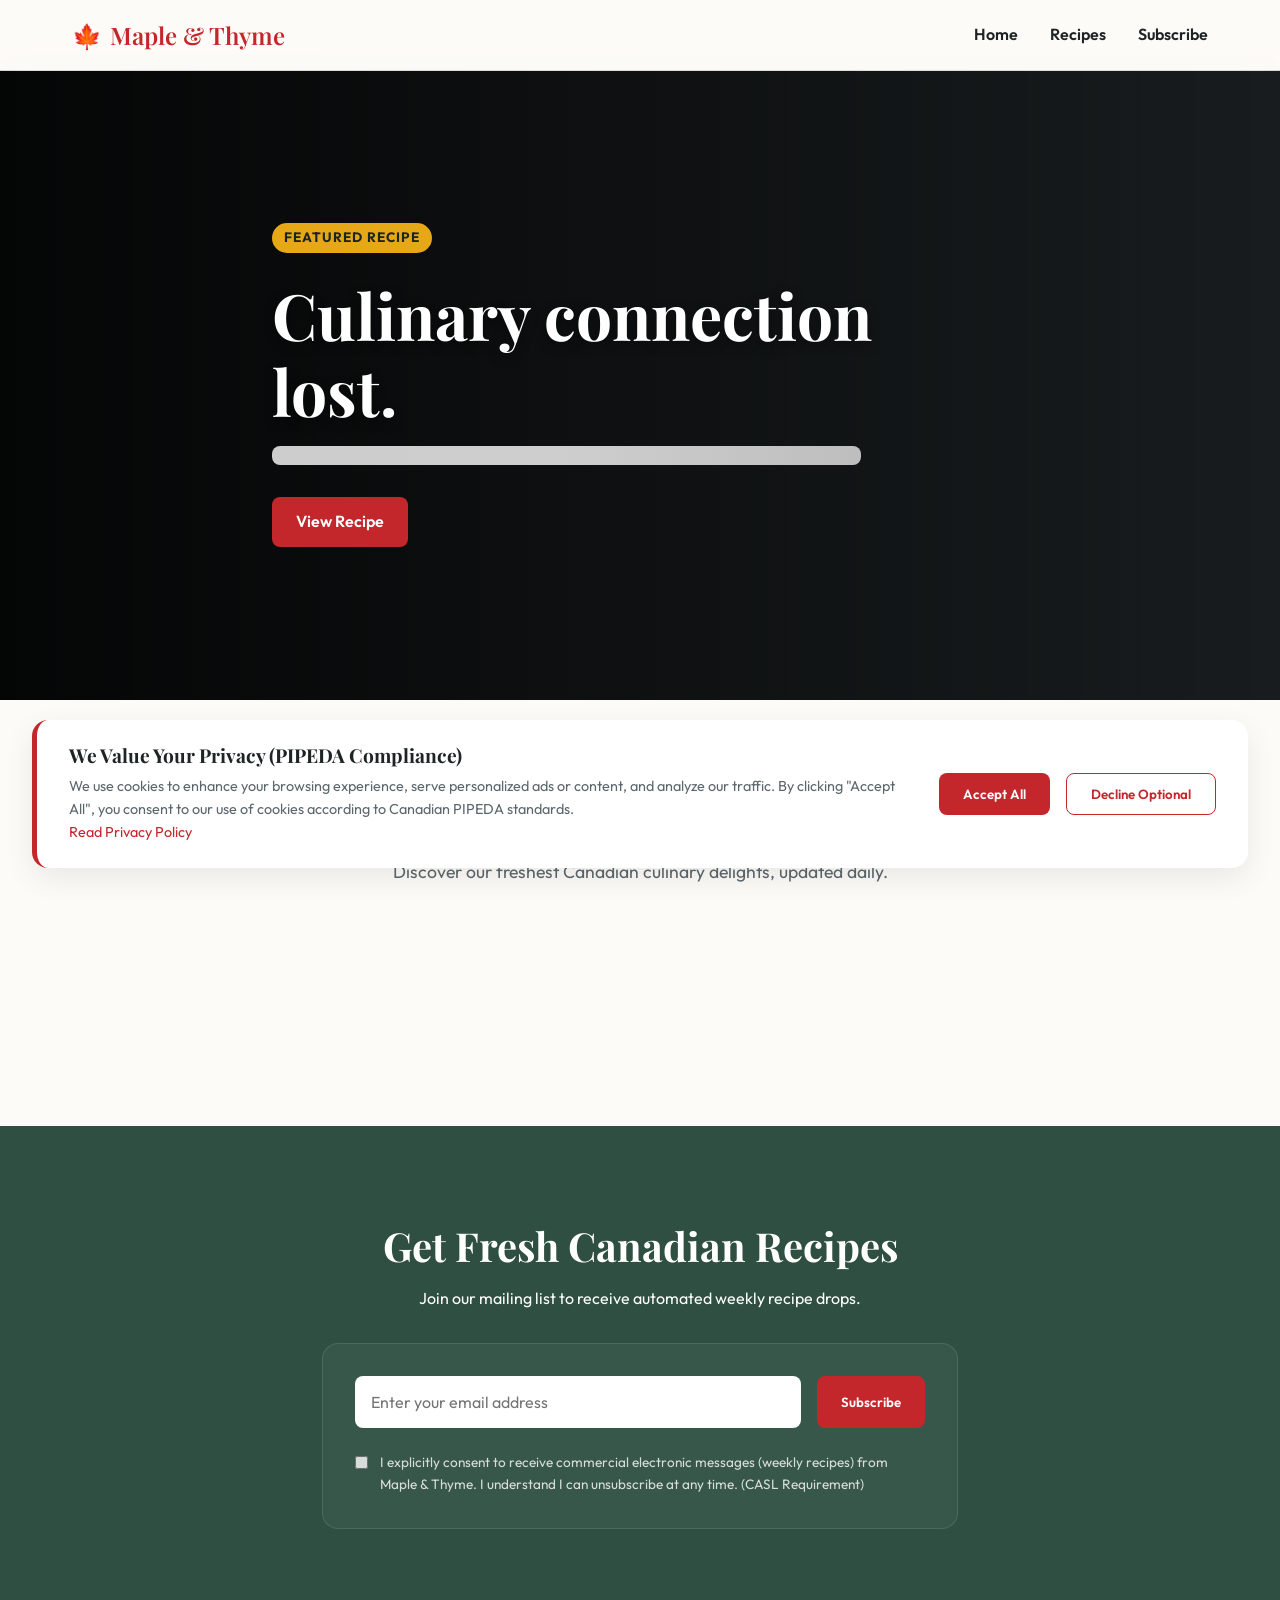
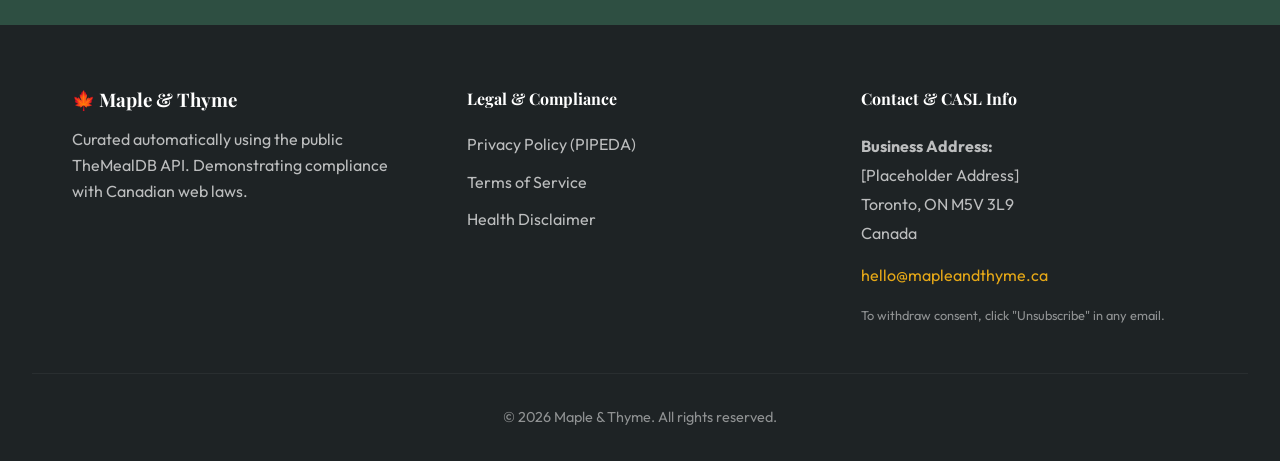
==== index.html @ fa6f6e3f "Implement Formspree newsletter integration" ====
<!DOCTYPE html>
<html lang="en">
<head>
    <meta charset="UTF-8">
    <meta name="viewport" content="width=device-width, initial-scale=1.0">
    <title>Maple & Thyme | Authentic Canadian Recipes</title>
    <meta name="description" content="Discover automated, delicious Canadian recipes. Fully compliant with PIPEDA, CASL, and Health Canada guidelines.">
    <!-- Google Fonts -->
    <link rel="preconnect" href="https://fonts.googleapis.com">
    <link rel="preconnect" href="https://fonts.gstatic.com" crossorigin>
    <link href="https://fonts.googleapis.com/css2?family=Outfit:wght@300;400;600;700&family=Playfair+Display:ital,wght@0,600;1,600&display=swap" rel="stylesheet">
    <link rel="stylesheet" href="styles.css">
</head>
<body>

    <!-- PIPEDA Cookie Consent Banner -->
    <div id="cookie-banner" class="cookie-banner hidden" role="dialog" aria-labelledby="cookie-title" aria-describedby="cookie-desc">
        <div class="cookie-content">
            <h3 id="cookie-title">We Value Your Privacy (PIPEDA Compliance)</h3>
            <p id="cookie-desc">We use cookies to enhance your browsing experience, serve personalized ads or content, and analyze our traffic. By clicking "Accept All", you consent to our use of cookies according to Canadian PIPEDA standards. <br><a href="privacy.html">Read Privacy Policy</a></p>
        </div>
        <div class="cookie-actions">
            <button id="accept-cookies" class="btn btn-primary">Accept All</button>
            <button id="decline-cookies" class="btn btn-secondary">Decline Optional</button>
        </div>
    </div>

    <!-- Navigation -->
    <header class="main-header">
        <div class="container nav-container">
            <a href="index.html" class="logo">
                <span class="logo-icon">🍁</span> Maple & Thyme
            </a>
            <nav aria-label="Main Navigation">
                <ul class="nav-links">
                    <li><a href="index.html" aria-current="page">Home</a></li>
                    <li><a href="index.html#latest-recipes">Recipes</a></li>
                    <li><a href="#newsletter">Subscribe</a></li>
                </ul>
            </nav>
        </div>
    </header>

    <main>
        <!-- ================= HOME VIEW ================= -->
        <div id="home-view" class="hidden">
            <!-- Hero Section / Featured Recipe -->
            <section class="hero" aria-label="Featured Recipe">
                <div class="hero-bg" id="hero-bg"></div>
                <div class="hero-overlay"></div>
                <div class="container hero-content">
                    <span class="badge">Featured Recipe</span>
                    <h1 id="hero-title" class="skeleton-text">Loading deliciousness...</h1>
                    <p id="hero-desc" class="skeleton-text skeleton-desc"></p>
                    <div class="hero-actions">
                        <a id="hero-link" href="#" class="btn btn-primary">View Recipe</a>
                    </div>
                </div>
            </section>

            <!-- Latest Recipes Grid -->
            <section id="latest-recipes" class="latest-recipes container">
                <div class="section-header">
                    <h2>Latest Recipes</h2>
                    <p>Discover our freshest Canadian culinary delights, updated daily.</p>
                </div>
                <div class="recipe-grid-cards" id="recipe-grid">
                    <!-- Recipe Cards Injected via JS -->
                    <div class="recipe-card skeleton-card"></div>
                    <div class="recipe-card skeleton-card"></div>
                    <div class="recipe-card skeleton-card"></div>
                    <div class="recipe-card skeleton-card"></div>
                    <div class="recipe-card skeleton-card"></div>
                    <div class="recipe-card skeleton-card"></div>
                </div>
            </section>
        </div>

        <!-- ================= RECIPE DETAIL VIEW ================= -->
        <div id="recipe-view" class="hidden">
            <div class="container breadcrumb">
                <a href="index.html" class="btn btn-secondary">← Back to Home</a>
            </div>
            <section id="recipe-details" class="recipe-section container">
                <div class="recipe-details-header">
                    <h1 id="recipe-name" class="skeleton-text display-title">Recipe Name</h1>
                </div>

                <div class="recipe-grid">
                    <div class="recipe-image-container">
                        <img id="recipe-img" src="[data-uri]" alt="Recipe Image Placeholder" class="recipe-img skeleton">
                    </div>
                    
                    <div class="recipe-info">
                        <!-- Health Canada Disclaimer -->
                        <div class="health-disclaimer alert-warning" role="alert">
                            <strong>Health & Allergy Warning:</strong> Nutritional information is estimated. Always check ingredient labels for allergens. This information does not substitute professional medical or dietary advice.
                        </div>

                        <div class="ingredients-box">
                            <h3>Ingredients</h3>
                            <ul id="ingredients-list" class="ingredients-list">
                                <li>Loading...</li>
                            </ul>
                        </div>

                        <div class="instructions-box">
                            <h3>Instructions</h3>
                            <div id="instructions-text">
                                <p>Loading steps...</p>
                            </div>
                        </div>
                    </div>
                </div>
            </section>
        </div>

        <!-- ================= NEWSLETTER ================= -->
        <section id="newsletter" class="newsletter-section">
            <div class="container newsletter-container">
                <div class="newsletter-text">
                    <h2>Get Fresh Canadian Recipes</h2>
                    <p>Join our mailing list to receive automated weekly recipe drops.</p>
                </div>
                <form action="https://formspree.io/f/mqkenbyk" method="POST" id="newsletter-form" class="newsletter-form" aria-label="Newsletter Subscription">
                    <div class="input-group">
                        <input type="email" name="email" id="email" required placeholder="Enter your email address" aria-label="Email address">
                        <button type="submit" class="btn btn-primary">Subscribe</button>
                    </div>
                    <div class="casl-checkbox">
                        <input type="checkbox" name="casl_consent" value="true" id="casl-consent" required>
                        <label for="casl-consent">
                            I explicitly consent to receive commercial electronic messages (weekly recipes) from Maple & Thyme. I understand I can unsubscribe at any time. (CASL Requirement)
                        </label>
                    </div>
                    <div id="form-msg" class="form-msg hidden"></div>
                </form>
            </div>
        </section>
    </main>

    <!-- CASL & Legal Compliant Footer -->
    <footer class="main-footer">
        <div class="container footer-grid">
            <div class="footer-brand">
                <h3>🍁 Maple & Thyme</h3>
                <p>Curated automatically using the public TheMealDB API. Demonstrating compliance with Canadian web laws.</p>
            </div>
            <div class="footer-links">
                <h4>Legal & Compliance</h4>
                <ul>
                    <li><a href="privacy.html">Privacy Policy (PIPEDA)</a></li>
                    <li><a href="terms.html">Terms of Service</a></li>
                    <li><a href="disclaimer.html">Health Disclaimer</a></li>
                </ul>
            </div>
            <div class="footer-contact">
                <h4>Contact & CASL Info</h4>
                <address>
                    <strong>Business Address:</strong><br>
                    [Placeholder Address]<br>
                    Toronto, ON M5V 3L9<br>
                    Canada
                </address>
                <p><a href="mailto:hello@mapleandthyme.ca">hello@mapleandthyme.ca</a></p>
                <p class="unsubscribe-note">To withdraw consent, click "Unsubscribe" in any email.</p>
            </div>
        </div>
        <div class="footer-bottom">
            <p>&copy; 2026 Maple & Thyme. All rights reserved.</p>
        </div>
    </footer>

    <script src="app.js"></script>
</body>
</html>
---- styles.css ----
:root {
    --color-primary: #C3272B; /* Deep Maple Red */
    --color-primary-hover: #A01F22;
    --color-bg: #FDFBF7; /* Soft Cream */
    --color-surface: #FFFFFF;
    --color-text: #1E2325; /* Slate Black */
    --color-text-light: #5C676D;
    --color-accent: #E6A817; /* Gold */
    --color-pine: #2E4F42; /* Forest Green */
    
    --font-heading: 'Playfair Display', serif;
    --font-body: 'Outfit', sans-serif;
    
    --radius-sm: 8px;
    --radius-md: 16px;
    --radius-lg: 24px;
    
    --shadow-sm: 0 4px 6px rgba(0,0,0,0.05);
    --shadow-md: 0 10px 30px rgba(0,0,0,0.08);
    --shadow-glass: 0 8px 32px 0 rgba(31, 38, 135, 0.15);
    
    --transition: all 0.3s cubic-bezier(0.25, 0.8, 0.25, 1);
}

* {
    margin: 0;
    padding: 0;
    box-sizing: border-box;
    scroll-behavior: smooth;
}

body {
    font-family: var(--font-body);
    background-color: var(--color-bg);
    color: var(--color-text);
    line-height: 1.6;
    overflow-x: hidden;
}

h1, h2, h3, h4 {
    font-family: var(--font-heading);
    color: var(--color-text);
    line-height: 1.2;
}

a {
    color: var(--color-primary);
    text-decoration: none;
    transition: var(--transition);
}

a:hover {
    color: var(--color-primary-hover);
}

.container {
    max-width: 1200px;
    margin: 0 auto;
    padding: 0 2rem;
}

/* Utilities */
.hidden { display: none !important; }
.alert-warning {
    background-color: rgba(230, 168, 23, 0.15);
    border-left: 4px solid var(--color-accent);
    padding: 1rem;
    border-radius: var(--radius-sm);
    font-size: 0.9rem;
    margin-bottom: 2rem;
}

/* Skeleton Loading */
.skeleton {
    background: linear-gradient(90deg, #f0f0f0 25%, #e0e0e0 50%, #f0f0f0 75%);
    background-size: 200% 100%;
    animation: loading 1.5s infinite;
}
.skeleton-text {
    width: 60%;
    height: 2.5rem;
    margin-bottom: 1rem;
    border-radius: var(--radius-sm);
    background: linear-gradient(90deg, #e3e3e3 25%, #d1d1d1 50%, #e3e3e3 75%);
    background-size: 200% 100%;
    animation: loading 1.5s infinite;
    color: transparent !important;
}
.skeleton-desc { height: 1.2rem; width: 80%; }
.skeleton-card { height: 350px; background: #e0e0e0; border-radius: var(--radius-md); }
@keyframes loading {
    0% { background-position: 200% 0; }
    100% { background-position: -200% 0; }
}

/* Buttons */
.btn {
    display: inline-flex;
    align-items: center;
    justify-content: center;
    padding: 0.75rem 1.5rem;
    border-radius: var(--radius-sm);
    font-weight: 600;
    cursor: pointer;
    border: none;
    transition: var(--transition);
    font-family: var(--font-body);
}

.btn-primary {
    background-color: var(--color-primary);
    color: white;
}
.btn-primary:hover {
    background-color: var(--color-primary-hover);
    transform: translateY(-2px);
    box-shadow: 0 4px 12px rgba(195, 39, 43, 0.3);
}

.btn-secondary {
    background-color: transparent;
    border: 1px solid var(--color-primary);
    color: var(--color-primary);
}
.btn-secondary:hover {
    background-color: rgba(195, 39, 43, 0.05);
}

/* Header */
.main-header {
    position: fixed;
    top: 0;
    width: 100%;
    background: rgba(253, 251, 247, 0.85);
    backdrop-filter: blur(12px);
    -webkit-backdrop-filter: blur(12px);
    z-index: 100;
    border-bottom: 1px solid rgba(0,0,0,0.05);
    padding: 1rem 0;
    transition: var(--transition);
}

.nav-container {
    display: flex;
    justify-content: space-between;
    align-items: center;
}

.logo {
    font-family: var(--font-heading);
    font-size: 1.5rem;
    font-weight: 600;
    color: var(--color-primary);
    display: flex;
    align-items: center;
    gap: 0.5rem;
}

.nav-links {
    list-style: none;
    display: flex;
    gap: 2rem;
}
.nav-links a {
    color: var(--color-text);
    font-weight: 600;
    font-size: 1rem;
}
.nav-links a:hover {
    color: var(--color-primary);
}

/* Home View: Hero Section */
.hero {
    position: relative;
    height: 70vh;
    min-height: 500px;
    display: flex;
    align-items: center;
    margin-top: 70px;
    overflow: hidden;
    background: var(--color-text);
}

.hero-bg {
    position: absolute;
    top: 0; left: 0; width: 100%; height: 100%;
    background-size: cover;
    background-position: center;
    transition: background-image 0.8s ease-in-out;
}

.hero-overlay {
    position: absolute;
    top: 0; left: 0; width: 100%; height: 100%;
    background: linear-gradient(to right, rgba(0,0,0,0.85) 0%, rgba(0,0,0,0.2) 100%);
}

.hero-content {
    position: relative;
    z-index: 1;
    color: white;
    max-width: 800px;
}

.badge {
    background-color: var(--color-accent);
    color: var(--color-text);
    padding: 0.25rem 0.75rem;
    border-radius: 20px;
    font-size: 0.85rem;
    font-weight: 700;
    text-transform: uppercase;
    letter-spacing: 1px;
    margin-bottom: 1.5rem;
    display: inline-block;
}

.hero h1 {
    font-size: 4rem;
    color: white;
    margin-bottom: 1rem;
    text-shadow: 0 4px 12px rgba(0,0,0,0.4);
}
.hero p {
    font-size: 1.2rem;
    margin-bottom: 2rem;
    opacity: 0.9;
    max-width: 600px;
}

/* Home View: Latest Recipes Grid */
.latest-recipes {
    padding: 6rem 2rem 8rem;
}

.section-header {
    text-align: center;
    margin-bottom: 4rem;
}

.section-header h2 {
    font-size: 2.8rem;
    margin-bottom: 0.5rem;
}

.section-header p {
    color: var(--color-text-light);
    font-size: 1.1rem;
}

.recipe-grid-cards {
    display: grid;
    grid-template-columns: repeat(auto-fill, minmax(320px, 1fr));
    gap: 3rem 2rem;
}

.recipe-card {
    background: var(--color-surface);
    border-radius: var(--radius-md);
    overflow: hidden;
    box-shadow: var(--shadow-sm);
    transition: var(--transition);
    display: flex;
    flex-direction: column;
    height: 100%;
}

.recipe-card:hover {
    transform: translateY(-8px);
    box-shadow: var(--shadow-md);
}

.recipe-card-img-wrapper {
    position: relative;
    padding-top: 66.66%; /* 3:2 Aspect Ratio */
    overflow: hidden;
}

.recipe-card-img {
    position: absolute;
    top: 0;
    left: 0;
    width: 100%;
    height: 100%;
    object-fit: cover;
    transition: transform 0.6s ease;
}

.recipe-card:hover .recipe-card-img {
    transform: scale(1.08);
}

.recipe-card-content {
    padding: 2rem 1.5rem;
    display: flex;
    flex-direction: column;
    flex-grow: 1;
}

.recipe-card-title {
    font-size: 1.4rem;
    margin-bottom: 1rem;
    line-height: 1.3;
}

.recipe-card-title a {
    color: var(--color-text);
}

.recipe-card-title a:hover {
    color: var(--color-primary);
}

.recipe-card-tags {
    font-size: 0.85rem;
    color: var(--color-primary);
    font-weight: 700;
    margin-bottom: 1rem;
    text-transform: uppercase;
    letter-spacing: 1px;
}

.recipe-card-btn {
    margin-top: auto;
    align-self: flex-start;
    color: var(--color-text-light);
    font-weight: 600;
    font-size: 0.95rem;
    transition: var(--transition);
}

.recipe-card:hover .recipe-card-btn {
    color: var(--color-primary);
}

.recipe-card-btn::after {
    content: " →";
    transition: var(--transition);
}
.recipe-card:hover .recipe-card-btn::after {
    margin-left: 5px;
}

/* Recipe Detail View */
.breadcrumb {
    padding: 8rem 2rem 0;
    margin-bottom: -1rem;
}

.recipe-details-header {
    text-align: center;
    margin: 4rem 0 3rem;
    max-width: 800px;
    margin-left: auto;
    margin-right: auto;
}

.display-title {
    font-size: 3.5rem;
    color: var(--color-text);
}

.recipe-section {
    padding-bottom: 5rem;
}

.recipe-grid {
    display: grid;
    grid-template-columns: 1fr 1.2fr;
    gap: 4rem;
    background: var(--color-surface);
    border-radius: var(--radius-lg);
    box-shadow: var(--shadow-sm);
    overflow: hidden;
}

.recipe-image-container {
    height: 100%;
    min-height: 500px;
    border-radius: var(--radius-lg);
    overflow: hidden;
}

.recipe-img {
    width: 100%;
    height: 100%;
    object-fit: cover;
}

.recipe-info {
    padding: 3rem 3rem 3rem 0;
}

.ingredients-box, .instructions-box {
    margin-bottom: 2.5rem;
}

.ingredients-box h3, .instructions-box h3 {
    font-size: 1.5rem;
    margin-bottom: 1.5rem;
    padding-bottom: 0.5rem;
    border-bottom: 2px solid rgba(0,0,0,0.05);
}

.ingredients-list {
    list-style: none;
    display: grid;
    grid-template-columns: 1fr 1fr;
    gap: 0.75rem;
}
.ingredients-list li {
    position: relative;
    padding-left: 1.5rem;
}
.ingredients-list li::before {
    content: "•";
    color: var(--color-primary);
    position: absolute;
    left: 0;
    font-weight: bold;
}

.instructions-box p {
    white-space: pre-line;
    color: var(--color-text-light);
    line-height: 1.8;
}

/* Newsletter Section */
.newsletter-section {
    background-color: var(--color-pine);
    color: white;
    padding: 6rem 2rem;
    text-align: center;
}

.newsletter-container {
    max-width: 700px;
}

.newsletter-text h2 {
    color: white;
    font-size: 2.5rem;
    margin-bottom: 1rem;
}

.newsletter-form {
    margin-top: 2rem;
    background: rgba(255,255,255,0.05);
    padding: 2rem;
    border-radius: var(--radius-md);
    border: 1px solid rgba(255,255,255,0.1);
}

.input-group {
    display: flex;
    gap: 1rem;
    margin-bottom: 1.5rem;
}

.input-group input {
    flex: 1;
    padding: 1rem;
    border-radius: var(--radius-sm);
    border: none;
    font-family: var(--font-body);
    font-size: 1rem;
}

.casl-checkbox {
    display: flex;
    align-items: flex-start;
    text-align: left;
    gap: 0.75rem;
    font-size: 0.85rem;
    opacity: 0.8;
}
.casl-checkbox input[type="checkbox"] {
    margin-top: 0.25rem;
}

.form-msg { margin-top: 1rem; font-weight: bold; }

/* Footer */
.main-footer {
    background-color: var(--color-text);
    color: white;
    padding: 4rem 2rem 2rem;
}

.footer-grid {
    display: grid;
    grid-template-columns: repeat(auto-fit, minmax(250px, 1fr));
    gap: 3rem;
    margin-bottom: 3rem;
}

.footer-brand h3 {
    color: white;
    margin-bottom: 1rem;
}
.footer-brand p { opacity: 0.7; }

.footer-links h4, .footer-contact h4 {
    color: white;
    margin-bottom: 1.5rem;
}
.footer-links ul { list-style: none; }
.footer-links li { margin-bottom: 0.75rem; }
.footer-links a { color: rgba(255,255,255,0.7); }
.footer-links a:hover { color: var(--color-accent); }

.footer-contact address {
    font-style: normal;
    opacity: 0.7;
    margin-bottom: 1rem;
    line-height: 1.8;
}
.footer-contact a { color: var(--color-accent); }

.unsubscribe-note {
    font-size: 0.8rem;
    opacity: 0.5;
    margin-top: 1rem;
}

.footer-bottom {
    text-align: center;
    padding-top: 2rem;
    border-top: 1px solid rgba(255,255,255,0.1);
    opacity: 0.5;
    font-size: 0.9rem;
}

/* PIPEDA Banner */
.cookie-banner {
    position: fixed;
    bottom: 2rem;
    left: 2rem;
    right: 2rem;
    background: var(--color-surface);
    padding: 1.5rem 2rem;
    border-radius: var(--radius-md);
    box-shadow: var(--shadow-md);
    z-index: 1000;
    display: flex;
    justify-content: space-between;
    align-items: center;
    gap: 2rem;
    border-left: 5px solid var(--color-primary);
    transform: translateY(150%);
    animation: slideUp 0.5s forwards 1s;
}
@keyframes slideUp { to { transform: translateY(0); } }

.cookie-content h3 { font-size: 1.2rem; margin-bottom: 0.5rem; }
.cookie-content p { font-size: 0.9rem; color: var(--color-text-light); }
.cookie-actions { display: flex; gap: 1rem; white-space: nowrap; }

/* Responsive */
@media (max-width: 900px) {
    .recipe-grid { grid-template-columns: 1fr; }
    .cookie-banner { flex-direction: column; text-align: center; }
    .display-title { font-size: 2.8rem; }
}
@media (max-width: 600px) {
    .hero h1 { font-size: 2.5rem; }
    .input-group { flex-direction: column; }
    .recipe-grid-cards { grid-template-columns: 1fr; }
}
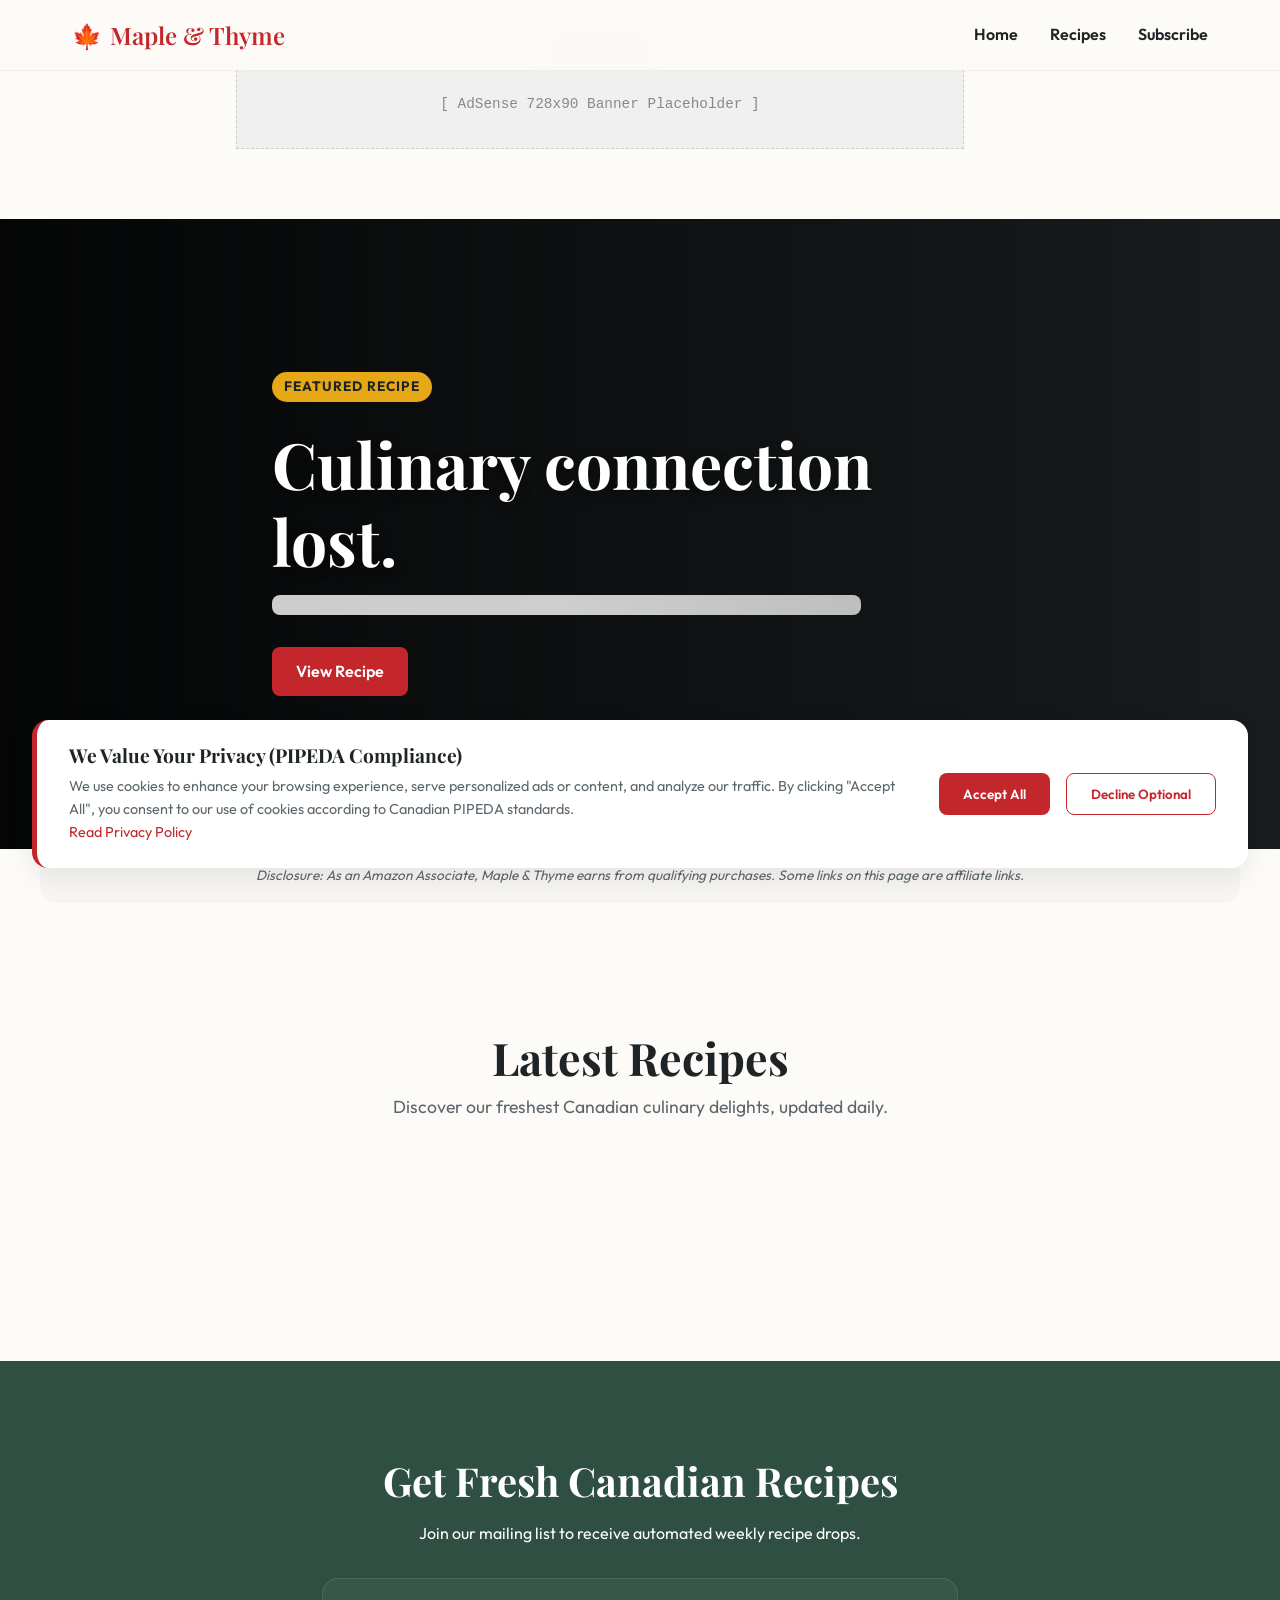
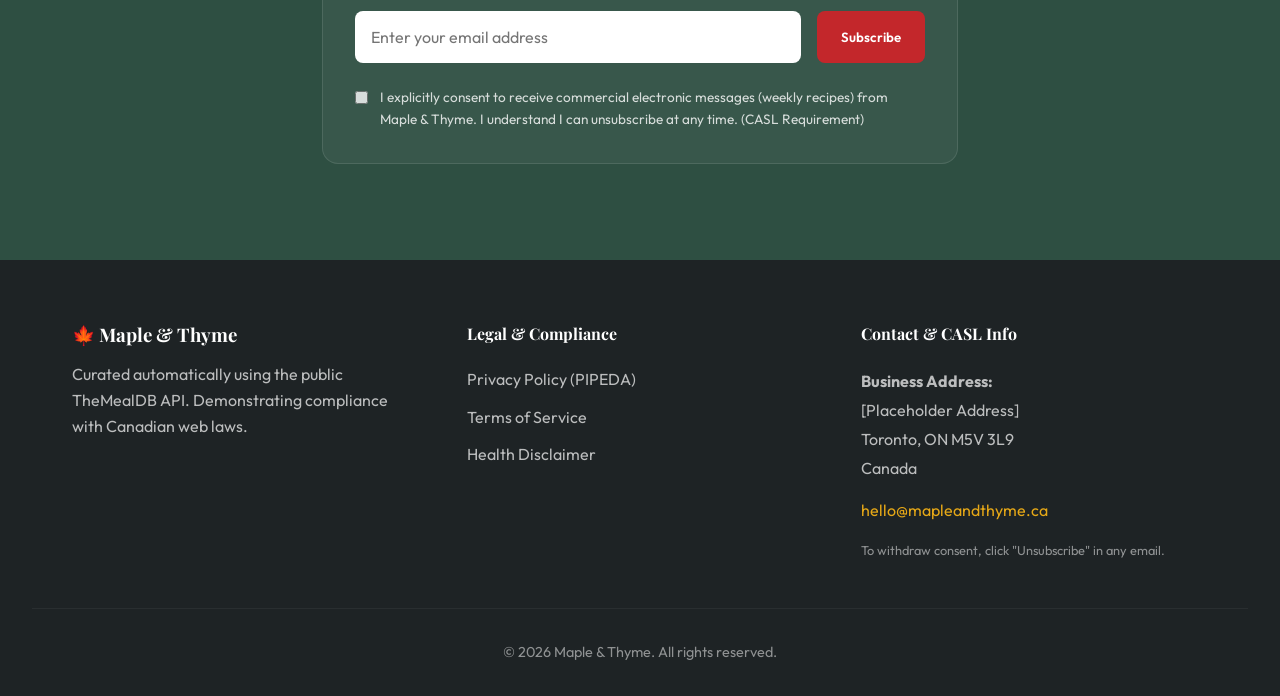
==== commit 91ceba92: "Inject AdSense tags and monetization placeholders" ====
--- a/index.html
+++ b/index.html
@@ -10,6 +10,8 @@
     <link rel="preconnect" href="https://fonts.gstatic.com" crossorigin>
     <link href="https://fonts.googleapis.com/css2?family=Outfit:wght@300;400;600;700&family=Playfair+Display:ital,wght@0,600;1,600&display=swap" rel="stylesheet">
     <link rel="stylesheet" href="styles.css">
+    <!-- Google AdSense Verification Tag -->
+    <script async src="https://pagead2.googlesyndication.com/pagead/js/adsbygoogle.js?client=ca-pub-1895034733298752" crossorigin="anonymous"></script>
 </head>
 <body>
 
@@ -42,6 +44,15 @@
     </header>
 
     <main>
+        <!-- ================= AD: HEADER LEADERBOARD ================= -->
+        <div class="container ad-container">
+            <span class="ad-label">Advertisement</span>
+            <div class="ad-placeholder ad-leaderboard">
+                <!-- Google AdSense 728x90 Display Ad Goes Here -->
+                [ AdSense 728x90 Banner Placeholder ]
+            </div>
+        </div>
+
         <!-- ================= HOME VIEW ================= -->
         <div id="home-view" class="hidden">
             <!-- Hero Section / Featured Recipe -->
@@ -49,7 +60,7 @@
                 <div class="hero-bg" id="hero-bg"></div>
                 <div class="hero-overlay"></div>
                 <div class="container hero-content">
-                    <span class="badge">Featured Recipe</span>
+                    <span class="badge" id="hero-badge">Featured Recipe</span>
                     <h1 id="hero-title" class="skeleton-text">Loading deliciousness...</h1>
                     <p id="hero-desc" class="skeleton-text skeleton-desc"></p>
                     <div class="hero-actions">
@@ -57,6 +68,11 @@
                     </div>
                 </div>
             </section>
+            
+            <!-- Affiliate Disclosure (Compliance) -->
+            <div class="container affiliate-disclosure">
+                <p><em>Disclosure: As an Amazon Associate, Maple & Thyme earns from qualifying purchases. Some links on this page are affiliate links.</em></p>
+            </div>
 
             <!-- Latest Recipes Grid -->
             <section id="latest-recipes" class="latest-recipes container">
@@ -95,6 +111,15 @@
                         <!-- Health Canada Disclaimer -->
                         <div class="health-disclaimer alert-warning" role="alert">
                             <strong>Health & Allergy Warning:</strong> Nutritional information is estimated. Always check ingredient labels for allergens. This information does not substitute professional medical or dietary advice.
+                        </div>
+
+                        <!-- Sidebar Ad Placement -->
+                        <div class="ad-container">
+                            <span class="ad-label">Advertisement</span>
+                            <div class="ad-placeholder ad-rectangle">
+                                <!-- Google AdSense 300x250 Display Ad Goes Here -->
+                                [ AdSense 300x250 Placeholder ]
+                            </div>
                         </div>
 
                         <div class="ingredients-box">
@@ -122,7 +147,7 @@
                     <h2>Get Fresh Canadian Recipes</h2>
                     <p>Join our mailing list to receive automated weekly recipe drops.</p>
                 </div>
-                <form action="https://formspree.io/f/mqkenbyk" method="POST" id="newsletter-form" class="newsletter-form" aria-label="Newsletter Subscription">
+                <form action="https://formspree.io/f/mdawzjky" method="POST" id="newsletter-form" class="newsletter-form" aria-label="Newsletter Subscription">
                     <div class="input-group">
                         <input type="email" name="email" id="email" required placeholder="Enter your email address" aria-label="Email address">
                         <button type="submit" class="btn btn-primary">Subscribe</button>
--- a/styles.css
+++ b/styles.css
@@ -170,7 +170,71 @@
     color: var(--color-primary);
 }
 
-/* Home View: Hero Section */
+/* --- ADVERTISEMENT PLACEHOLDERS --- */
+.ad-container {
+    width: 100%;
+    display: flex;
+    flex-direction: column;
+    align-items: center;
+    margin: 2rem 0;
+}
+
+.ad-label {
+    font-size: 0.75rem;
+    color: var(--color-text-light);
+    text-transform: uppercase;
+    letter-spacing: 1px;
+    margin-bottom: 0.5rem;
+}
+
+.ad-placeholder {
+    background: #f0f0f0;
+    border: 1px dashed #ccc;
+    display: flex;
+    align-items: center;
+    justify-content: center;
+    color: #888;
+    font-size: 0.9rem;
+    font-family: monospace;
+}
+
+.ad-leaderboard {
+    width: 100%;
+    max-width: 728px;
+    height: 90px;
+}
+
+.ad-rectangle {
+    width: 300px;
+    height: 250px;
+    margin: 0 auto;
+}
+
+.ad-infeed {
+    grid-column: 1 / -1; /* spans full width of grid */
+}
+
+.affiliate-disclosure {
+    text-align: center;
+    font-size: 0.85rem;
+    color: var(--color-text-light);
+    margin-bottom: 2rem;
+    padding: 1rem;
+    background: rgba(0,0,0,0.02);
+    border-radius: var(--radius-md);
+}
+
+.affiliate-link {
+    color: var(--color-primary);
+    text-decoration: underline;
+    text-decoration-thickness: 1px;
+    text-underline-offset: 2px;
+}
+.affiliate-link:hover {
+    color: var(--color-pine);
+}
+
+/* ================= 5. HOME VIEW COMPONENTS ================= */
 .hero {
     position: relative;
     height: 70vh;
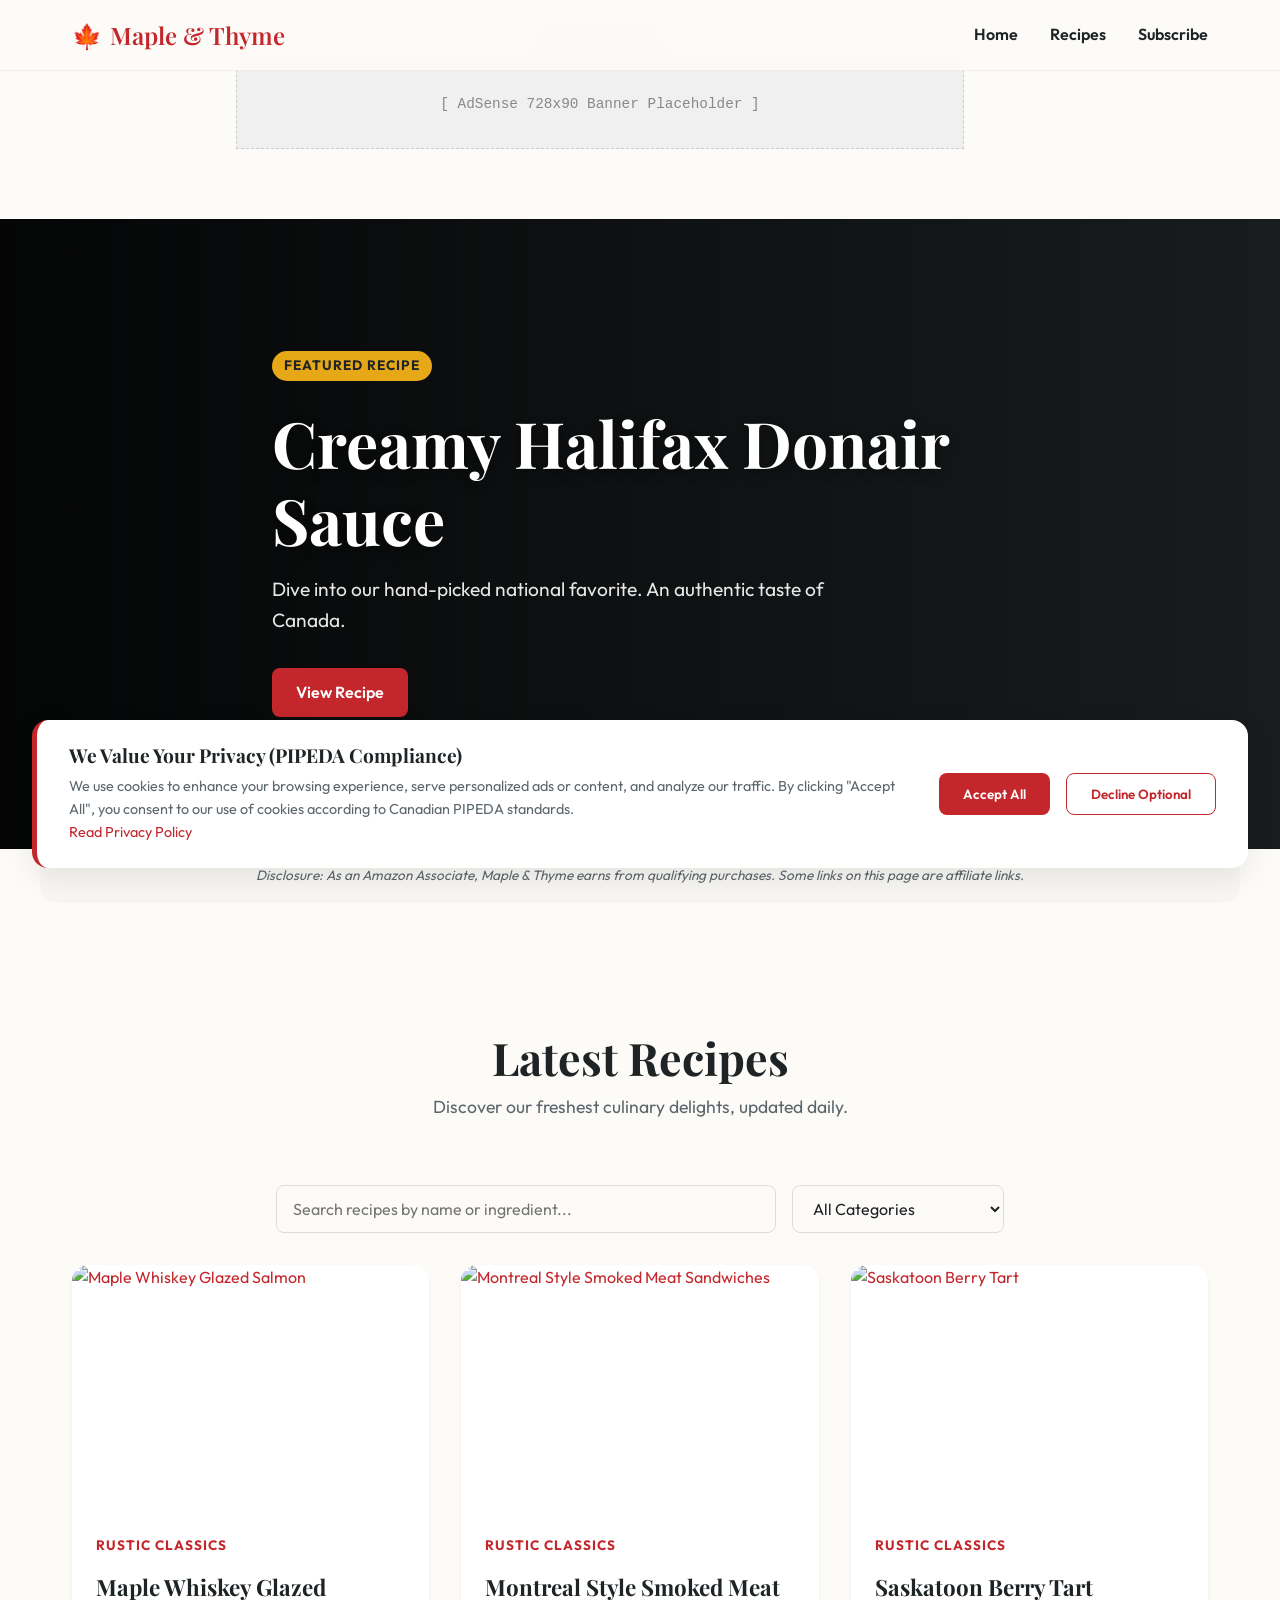
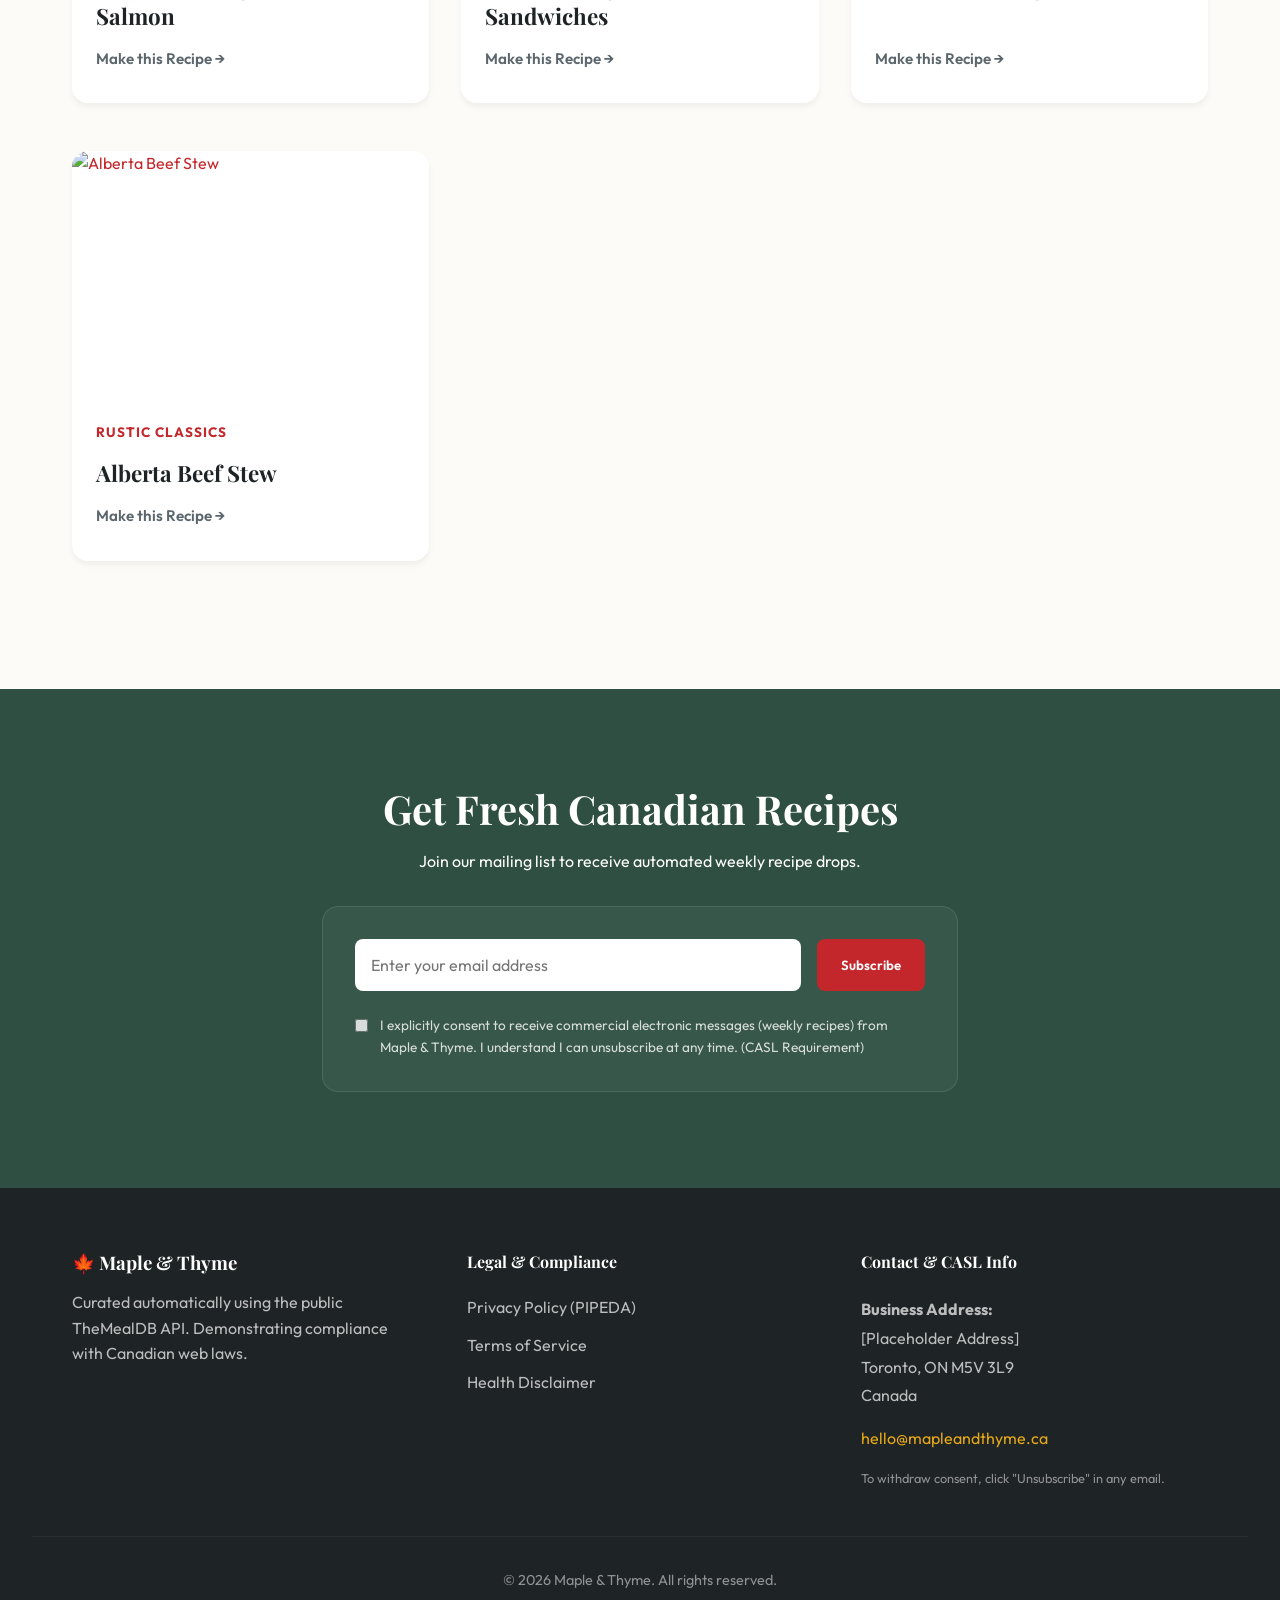
==== commit e2f842ba: "Implement Real-time Search and Category Filter" ====
--- a/index.html
+++ b/index.html
@@ -78,8 +78,23 @@
             <section id="latest-recipes" class="latest-recipes container">
                 <div class="section-header">
                     <h2>Latest Recipes</h2>
-                    <p>Discover our freshest Canadian culinary delights, updated daily.</p>
-                </div>
+                    <p>Discover our freshest culinary delights, updated daily.</p>
+                </div>
+
+                <!-- Search & Filter Controls -->
+                <div class="controls-bar">
+                    <input type="text" id="recipe-search" class="control-input" placeholder="Search recipes by name or ingredient..." aria-label="Search recipes">
+                    <select id="recipe-category" class="control-select" aria-label="Filter by category">
+                        <option value="All">All Categories</option>
+                        <option value="Canadian">Authentic Canadian</option>
+                        <option value="Dessert">Desserts</option>
+                        <option value="Beef">Dinners (Beef & Meat)</option>
+                        <option value="Seafood">Seafood</option>
+                        <option value="Side">Sides & Sauces</option>
+                        <option value="Sandwich">Sandwiches & Wraps</option>
+                    </select>
+                </div>
+
                 <div class="recipe-grid-cards" id="recipe-grid">
                     <!-- Recipe Cards Injected via JS -->
                     <div class="recipe-card skeleton-card"></div>
--- a/styles.css
+++ b/styles.css
@@ -170,6 +170,43 @@
     color: var(--color-primary);
 }
 
+/* --- SEARCH & CATEGORY FILTER --- */
+.controls-bar {
+    display: flex;
+    gap: 1rem;
+    margin-bottom: 2rem;
+    flex-wrap: wrap;
+    justify-content: center;
+}
+
+.control-input, .control-select {
+    padding: 0.75rem 1rem;
+    border: 1px solid #ddd;
+    border-radius: var(--radius-sm);
+    font-family: 'Outfit', sans-serif;
+    font-size: 1rem;
+    color: var(--color-text);
+    background-color: var(--color-bg);
+    transition: var(--transition-fast);
+}
+
+.control-input {
+    flex: 1;
+    min-width: 250px;
+    max-width: 500px;
+}
+
+.control-select {
+    flex-basis: 200px;
+    cursor: pointer;
+}
+
+.control-input:focus, .control-select:focus {
+    outline: none;
+    border-color: var(--color-primary);
+    box-shadow: 0 0 0 3px rgba(189, 42, 46, 0.1);
+}
+
 /* --- ADVERTISEMENT PLACEHOLDERS --- */
 .ad-container {
     width: 100%;
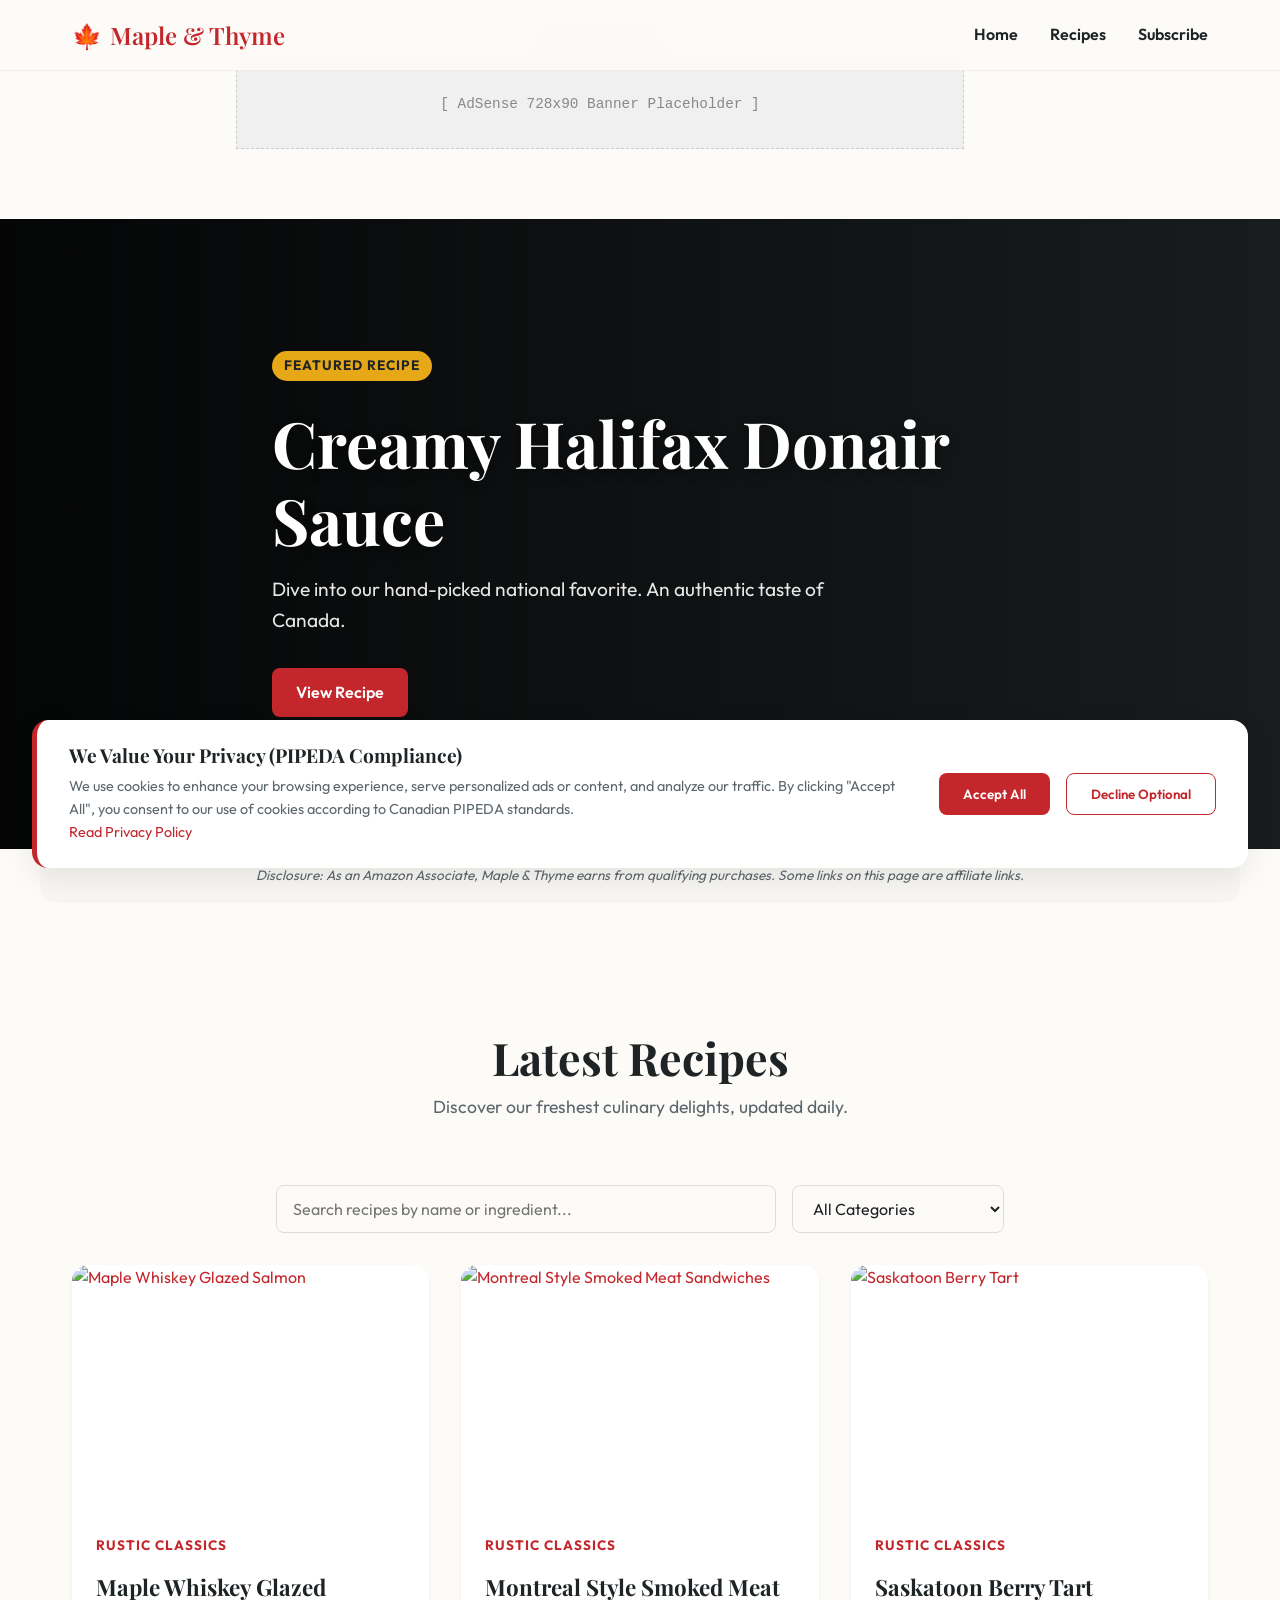
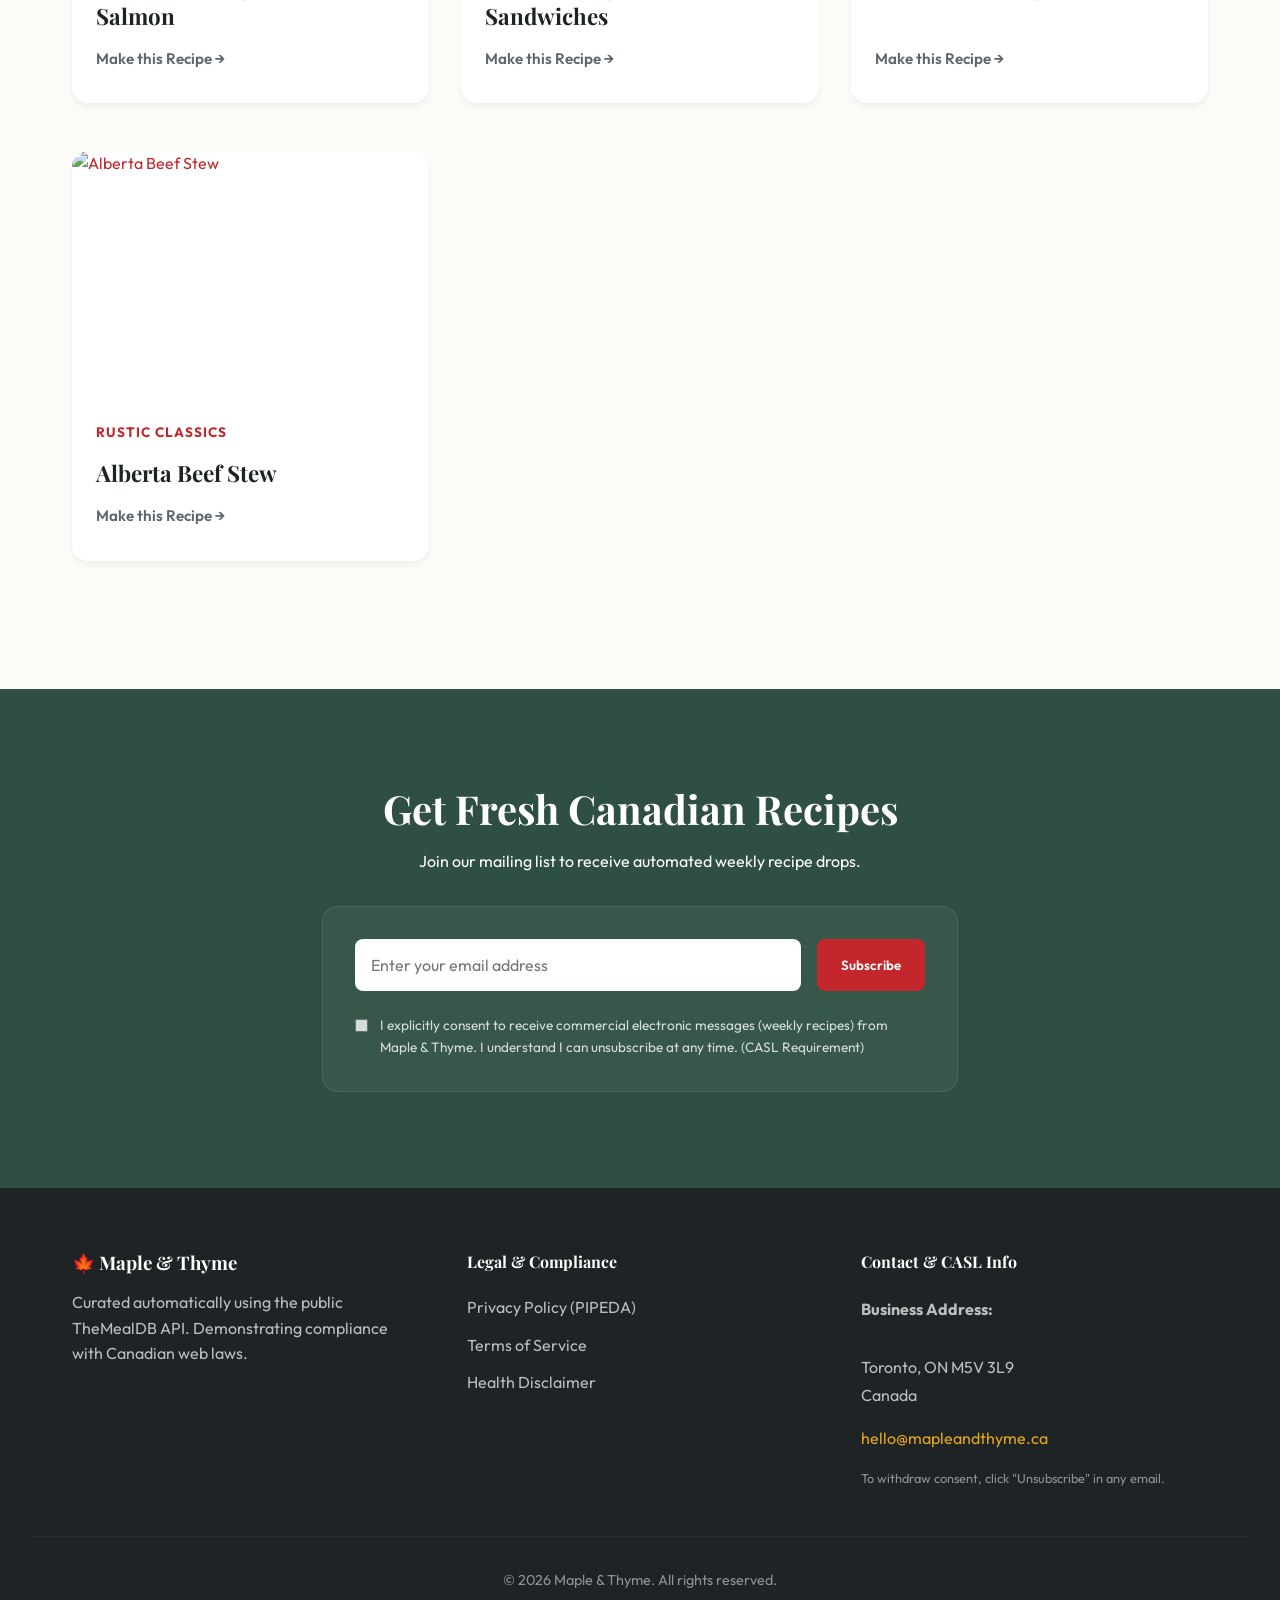
==== commit 79e91cf9: "Remove placeholder business address" ====
--- a/index.html
+++ b/index.html
@@ -1,25 +1,34 @@
 <!DOCTYPE html>
 <html lang="en">
+
 <head>
     <meta charset="UTF-8">
     <meta name="viewport" content="width=device-width, initial-scale=1.0">
     <title>Maple & Thyme | Authentic Canadian Recipes</title>
-    <meta name="description" content="Discover automated, delicious Canadian recipes. Fully compliant with PIPEDA, CASL, and Health Canada guidelines.">
+    <meta name="description"
+        content="Discover automated, delicious Canadian recipes. Fully compliant with PIPEDA, CASL, and Health Canada guidelines.">
     <!-- Google Fonts -->
     <link rel="preconnect" href="https://fonts.googleapis.com">
     <link rel="preconnect" href="https://fonts.gstatic.com" crossorigin>
-    <link href="https://fonts.googleapis.com/css2?family=Outfit:wght@300;400;600;700&family=Playfair+Display:ital,wght@0,600;1,600&display=swap" rel="stylesheet">
+    <link
+        href="https://fonts.googleapis.com/css2?family=Outfit:wght@300;400;600;700&family=Playfair+Display:ital,wght@0,600;1,600&display=swap"
+        rel="stylesheet">
     <link rel="stylesheet" href="styles.css">
     <!-- Google AdSense Verification Tag -->
-    <script async src="https://pagead2.googlesyndication.com/pagead/js/adsbygoogle.js?client=ca-pub-1895034733298752" crossorigin="anonymous"></script>
+    <script async src="https://pagead2.googlesyndication.com/pagead/js/adsbygoogle.js?client=ca-pub-1895034733298752"
+        crossorigin="anonymous"></script>
 </head>
+
 <body>
 
     <!-- PIPEDA Cookie Consent Banner -->
-    <div id="cookie-banner" class="cookie-banner hidden" role="dialog" aria-labelledby="cookie-title" aria-describedby="cookie-desc">
+    <div id="cookie-banner" class="cookie-banner hidden" role="dialog" aria-labelledby="cookie-title"
+        aria-describedby="cookie-desc">
         <div class="cookie-content">
             <h3 id="cookie-title">We Value Your Privacy (PIPEDA Compliance)</h3>
-            <p id="cookie-desc">We use cookies to enhance your browsing experience, serve personalized ads or content, and analyze our traffic. By clicking "Accept All", you consent to our use of cookies according to Canadian PIPEDA standards. <br><a href="privacy.html">Read Privacy Policy</a></p>
+            <p id="cookie-desc">We use cookies to enhance your browsing experience, serve personalized ads or content,
+                and analyze our traffic. By clicking "Accept All", you consent to our use of cookies according to
+                Canadian PIPEDA standards. <br><a href="privacy.html">Read Privacy Policy</a></p>
         </div>
         <div class="cookie-actions">
             <button id="accept-cookies" class="btn btn-primary">Accept All</button>
@@ -68,10 +77,11 @@
                     </div>
                 </div>
             </section>
-            
+
             <!-- Affiliate Disclosure (Compliance) -->
             <div class="container affiliate-disclosure">
-                <p><em>Disclosure: As an Amazon Associate, Maple & Thyme earns from qualifying purchases. Some links on this page are affiliate links.</em></p>
+                <p><em>Disclosure: As an Amazon Associate, Maple & Thyme earns from qualifying purchases. Some links on
+                        this page are affiliate links.</em></p>
             </div>
 
             <!-- Latest Recipes Grid -->
@@ -83,7 +93,8 @@
 
                 <!-- Search & Filter Controls -->
                 <div class="controls-bar">
-                    <input type="text" id="recipe-search" class="control-input" placeholder="Search recipes by name or ingredient..." aria-label="Search recipes">
+                    <input type="text" id="recipe-search" class="control-input"
+                        placeholder="Search recipes by name or ingredient..." aria-label="Search recipes">
                     <select id="recipe-category" class="control-select" aria-label="Filter by category">
                         <option value="All">All Categories</option>
                         <option value="Canadian">Authentic Canadian</option>
@@ -119,13 +130,17 @@
 
                 <div class="recipe-grid">
                     <div class="recipe-image-container">
-                        <img id="recipe-img" src="[data-uri]" alt="Recipe Image Placeholder" class="recipe-img skeleton">
-                    </div>
-                    
+                        <img id="recipe-img"
+                            src="[data-uri]"
+                            alt="Recipe Image Placeholder" class="recipe-img skeleton">
+                    </div>
+
                     <div class="recipe-info">
                         <!-- Health Canada Disclaimer -->
                         <div class="health-disclaimer alert-warning" role="alert">
-                            <strong>Health & Allergy Warning:</strong> Nutritional information is estimated. Always check ingredient labels for allergens. This information does not substitute professional medical or dietary advice.
+                            <strong>Health & Allergy Warning:</strong> Nutritional information is estimated. Always
+                            check ingredient labels for allergens. This information does not substitute professional
+                            medical or dietary advice.
                         </div>
 
                         <!-- Sidebar Ad Placement -->
@@ -162,15 +177,18 @@
                     <h2>Get Fresh Canadian Recipes</h2>
                     <p>Join our mailing list to receive automated weekly recipe drops.</p>
                 </div>
-                <form action="https://formspree.io/f/mdawzjky" method="POST" id="newsletter-form" class="newsletter-form" aria-label="Newsletter Subscription">
+                <form action="https://formspree.io/f/mdawzjky" method="POST" id="newsletter-form"
+                    class="newsletter-form" aria-label="Newsletter Subscription">
                     <div class="input-group">
-                        <input type="email" name="email" id="email" required placeholder="Enter your email address" aria-label="Email address">
+                        <input type="email" name="email" id="email" required placeholder="Enter your email address"
+                            aria-label="Email address">
                         <button type="submit" class="btn btn-primary">Subscribe</button>
                     </div>
                     <div class="casl-checkbox">
                         <input type="checkbox" name="casl_consent" value="true" id="casl-consent" required>
                         <label for="casl-consent">
-                            I explicitly consent to receive commercial electronic messages (weekly recipes) from Maple & Thyme. I understand I can unsubscribe at any time. (CASL Requirement)
+                            I explicitly consent to receive commercial electronic messages (weekly recipes) from Maple &
+                            Thyme. I understand I can unsubscribe at any time. (CASL Requirement)
                         </label>
                     </div>
                     <div id="form-msg" class="form-msg hidden"></div>
@@ -184,7 +202,8 @@
         <div class="container footer-grid">
             <div class="footer-brand">
                 <h3>🍁 Maple & Thyme</h3>
-                <p>Curated automatically using the public TheMealDB API. Demonstrating compliance with Canadian web laws.</p>
+                <p>Curated automatically using the public TheMealDB API. Demonstrating compliance with Canadian web
+                    laws.</p>
             </div>
             <div class="footer-links">
                 <h4>Legal & Compliance</h4>
@@ -198,7 +217,7 @@
                 <h4>Contact & CASL Info</h4>
                 <address>
                     <strong>Business Address:</strong><br>
-                    [Placeholder Address]<br>
+                    <br>
                     Toronto, ON M5V 3L9<br>
                     Canada
                 </address>
@@ -213,4 +232,5 @@
 
     <script src="app.js"></script>
 </body>
-</html>
+
+</html>
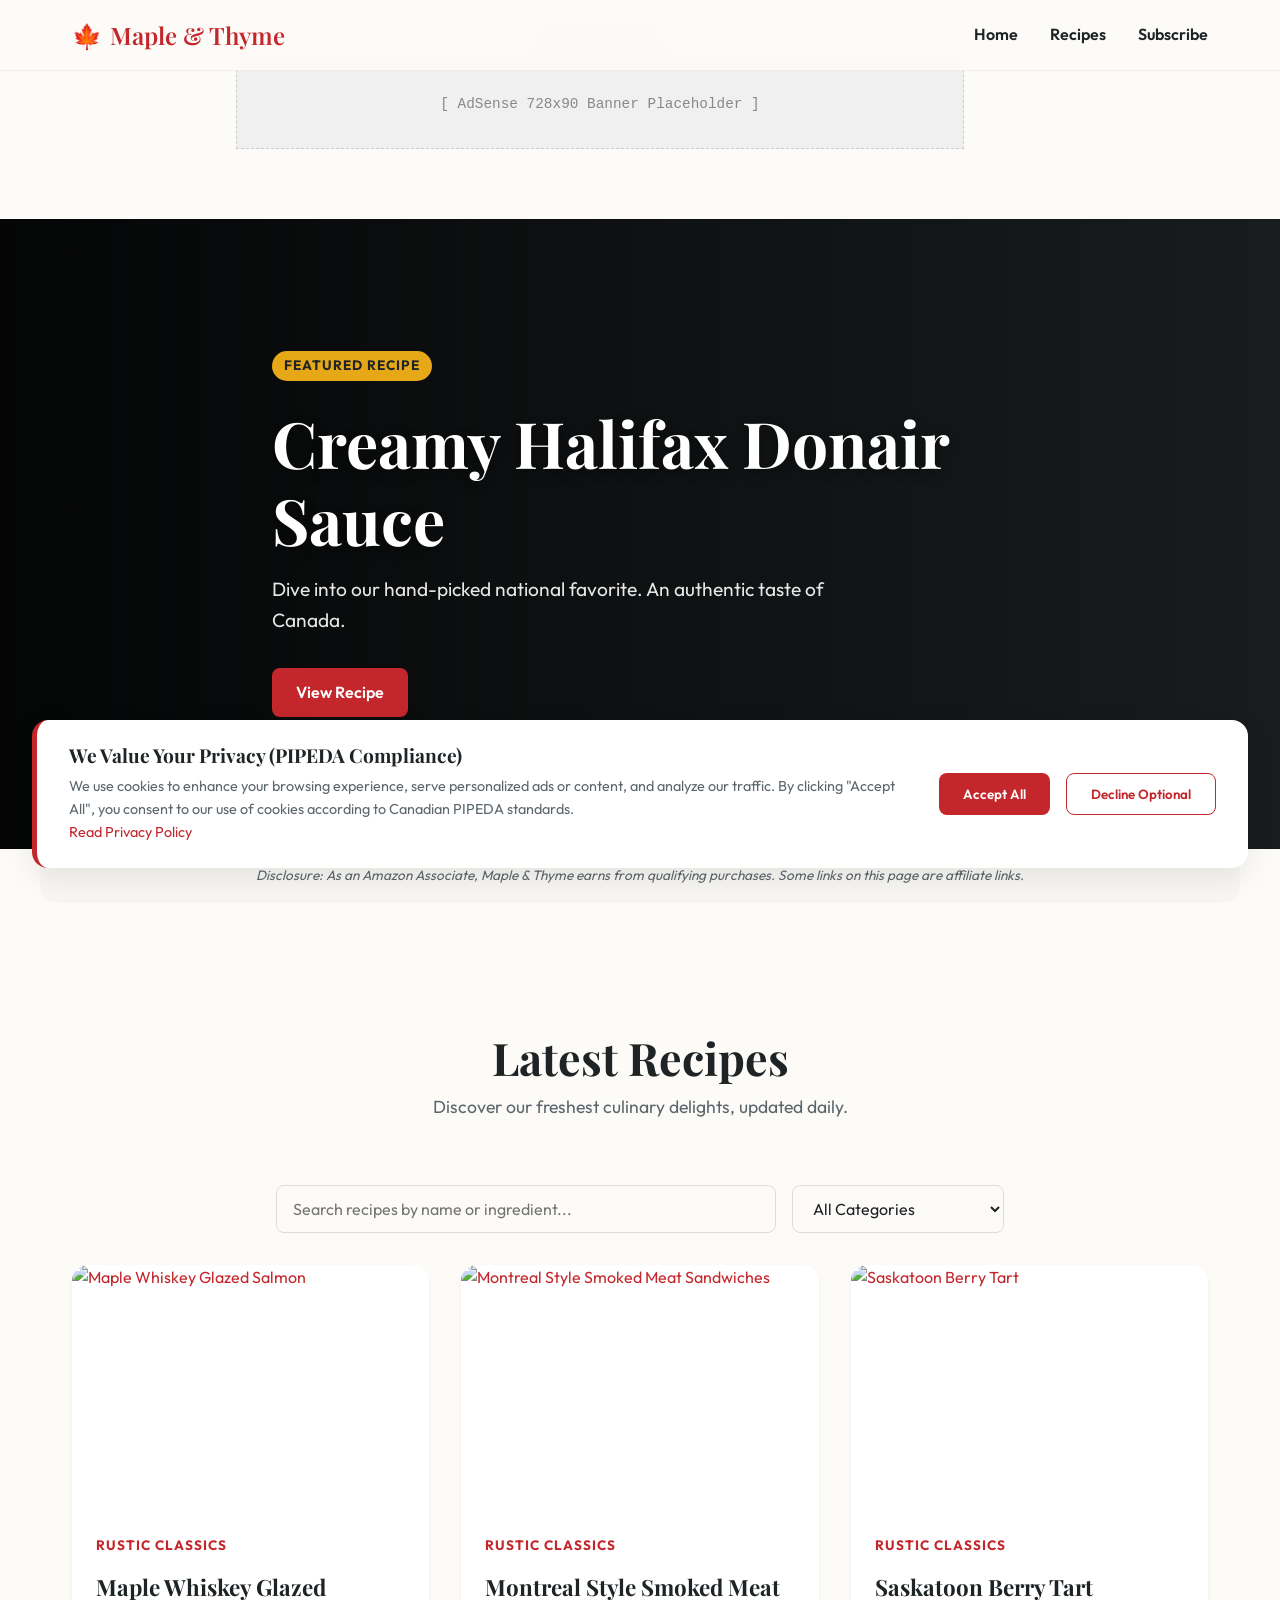
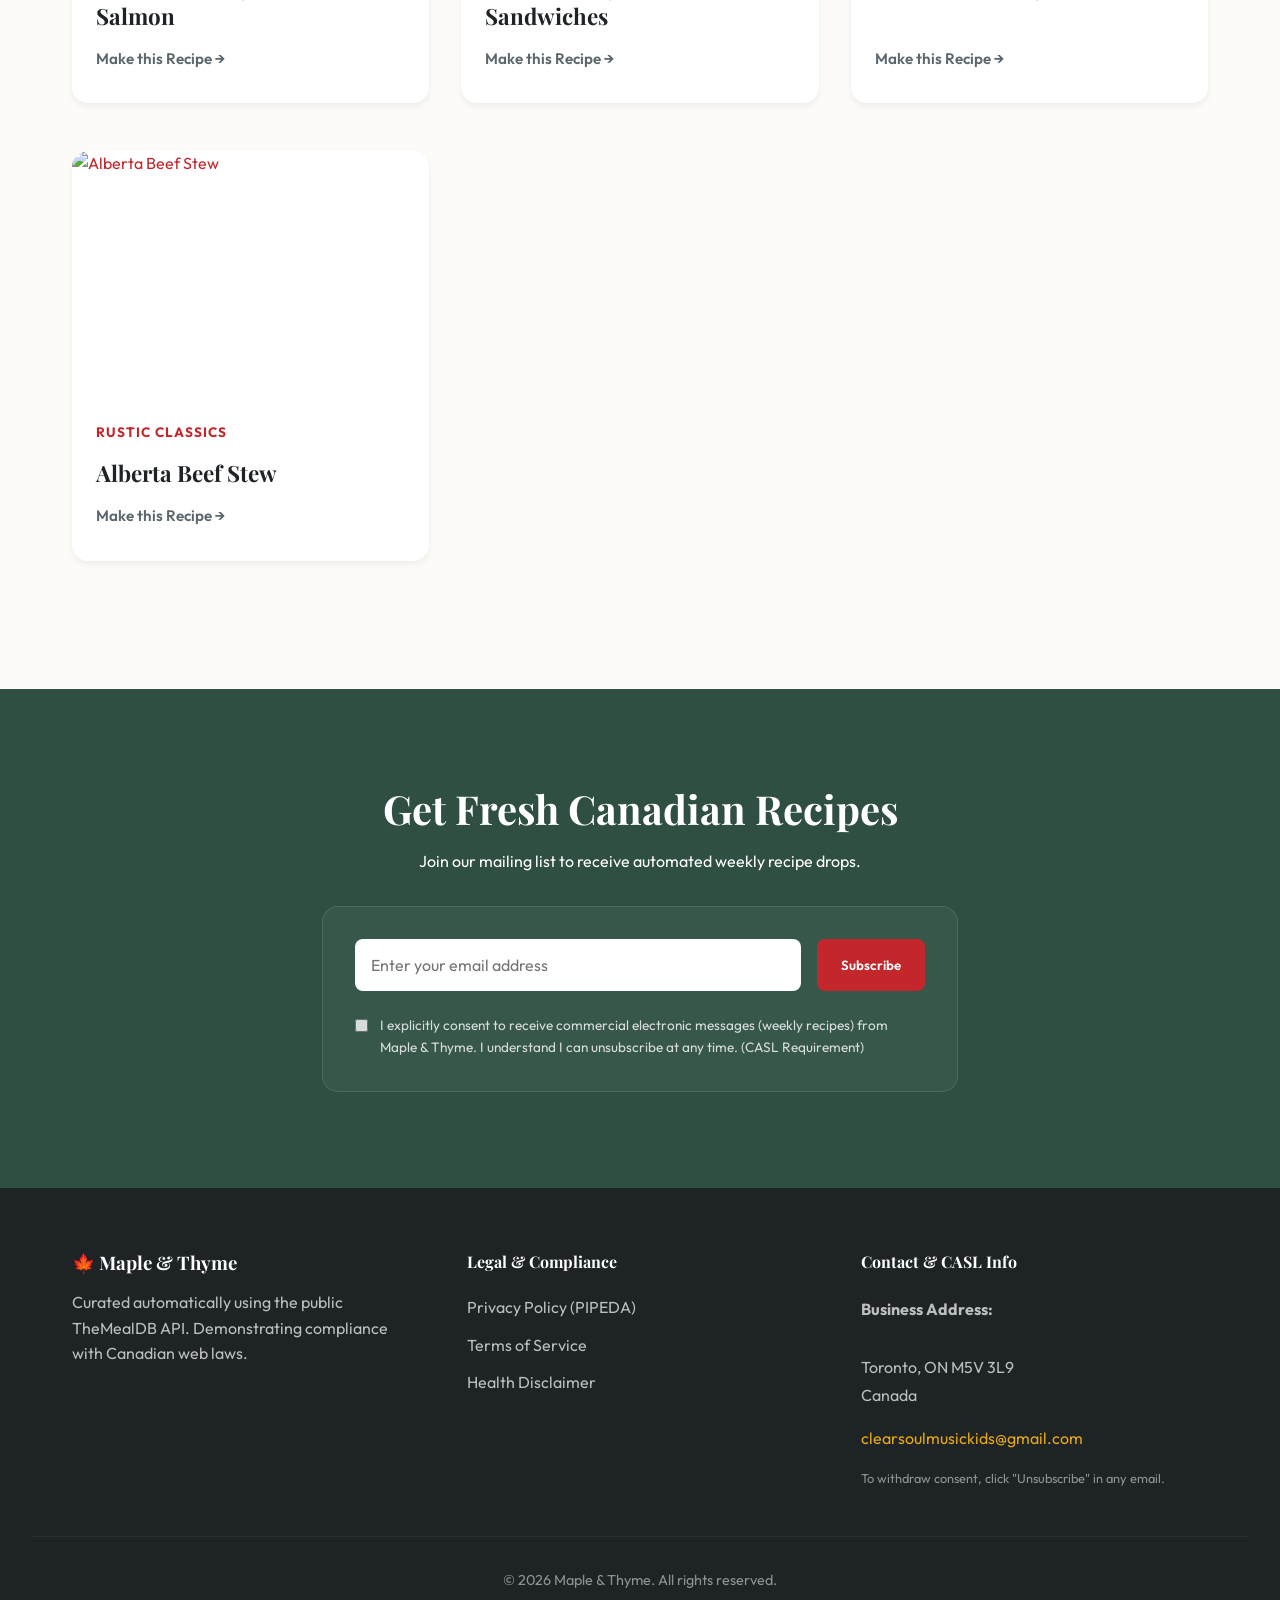
==== commit cfc68181: "Update email to clearsoulmusickids@gmail.com and inject AMP code" ====
--- a/index.html
+++ b/index.html
@@ -17,9 +17,15 @@
     <!-- Google AdSense Verification Tag -->
     <script async src="https://pagead2.googlesyndication.com/pagead/js/adsbygoogle.js?client=ca-pub-1895034733298752"
         crossorigin="anonymous"></script>
+    <script async custom-element="amp-auto-ads"
+        src="https://cdn.ampproject.org/v0/amp-auto-ads-0.1.js">
+    </script>
 </head>
 
 <body>
+    <amp-auto-ads type="adsense"
+        data-ad-client="ca-pub-1895034733298752">
+    </amp-auto-ads>
 
     <!-- PIPEDA Cookie Consent Banner -->
     <div id="cookie-banner" class="cookie-banner hidden" role="dialog" aria-labelledby="cookie-title"
@@ -221,7 +227,7 @@
                     Toronto, ON M5V 3L9<br>
                     Canada
                 </address>
-                <p><a href="mailto:hello@mapleandthyme.ca">hello@mapleandthyme.ca</a></p>
+                <p><a href="mailto:clearsoulmusickids@gmail.com">clearsoulmusickids@gmail.com</a></p>
                 <p class="unsubscribe-note">To withdraw consent, click "Unsubscribe" in any email.</p>
             </div>
         </div>
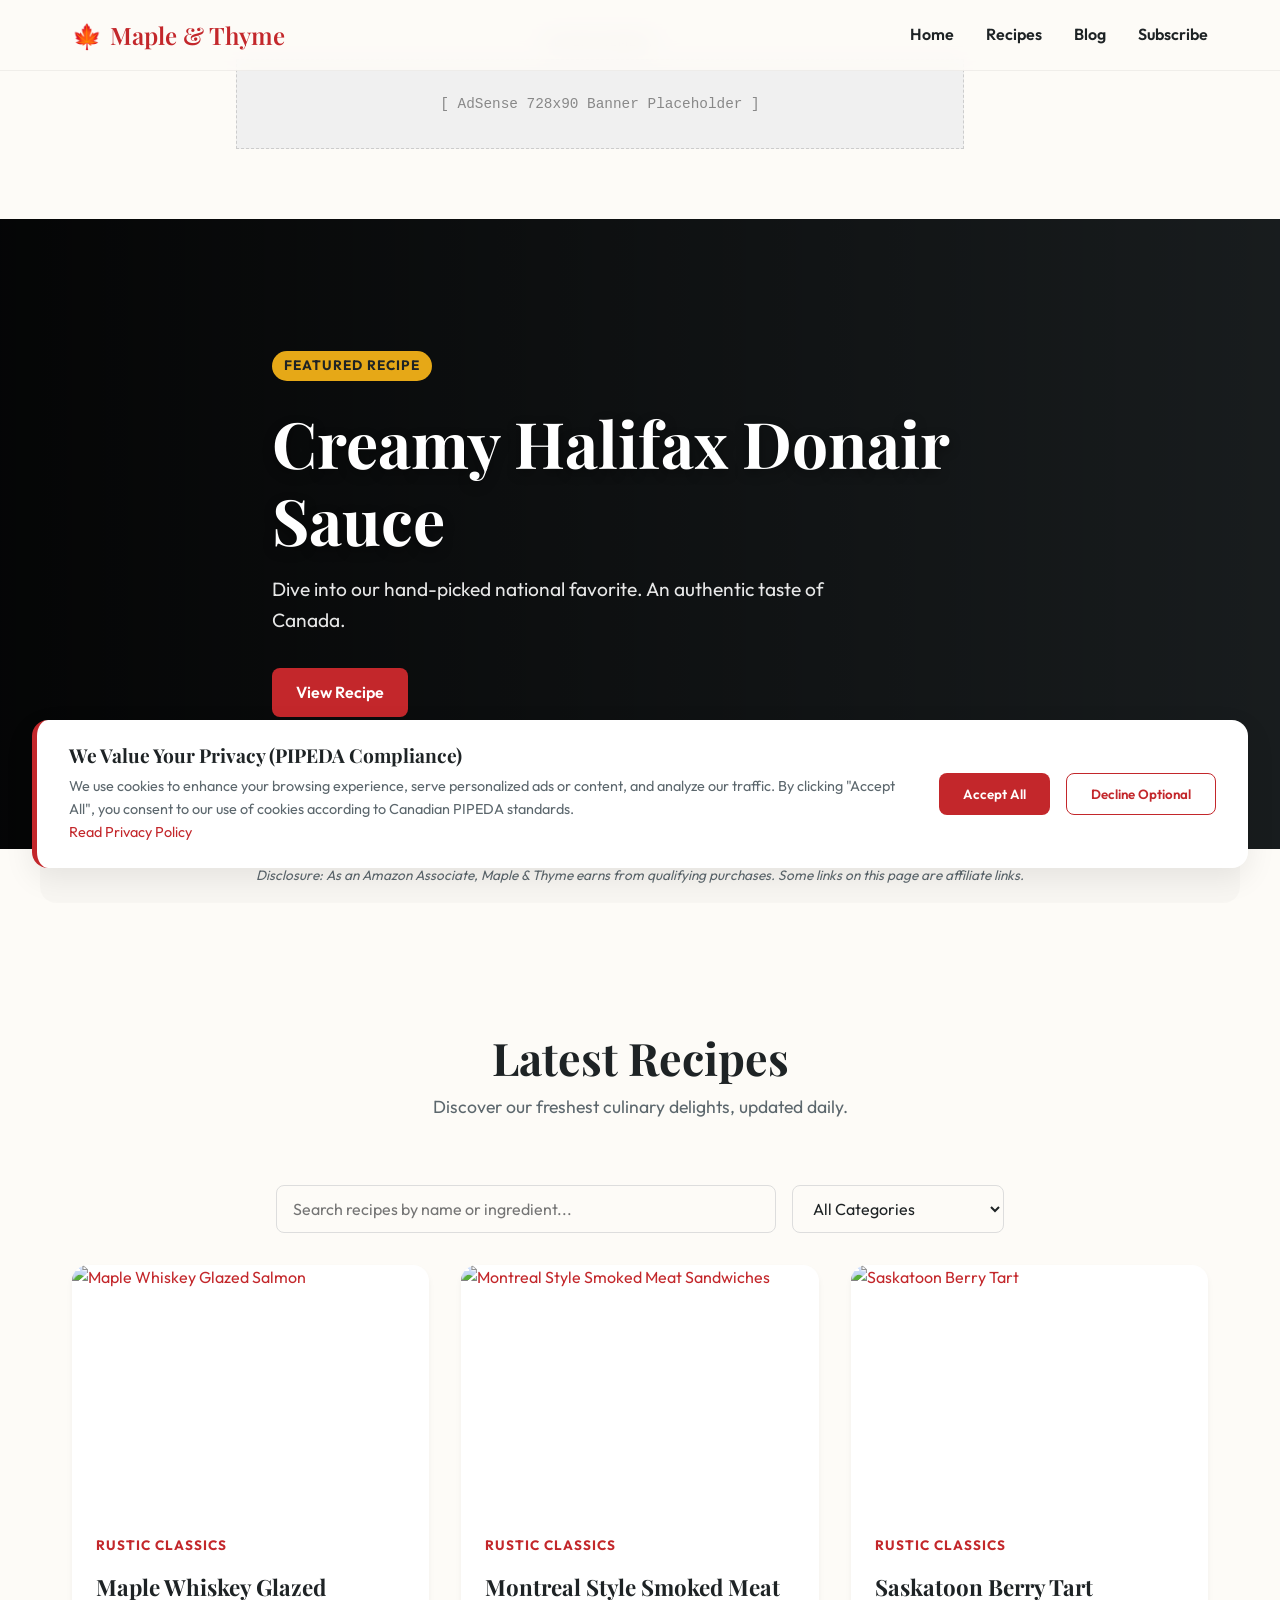
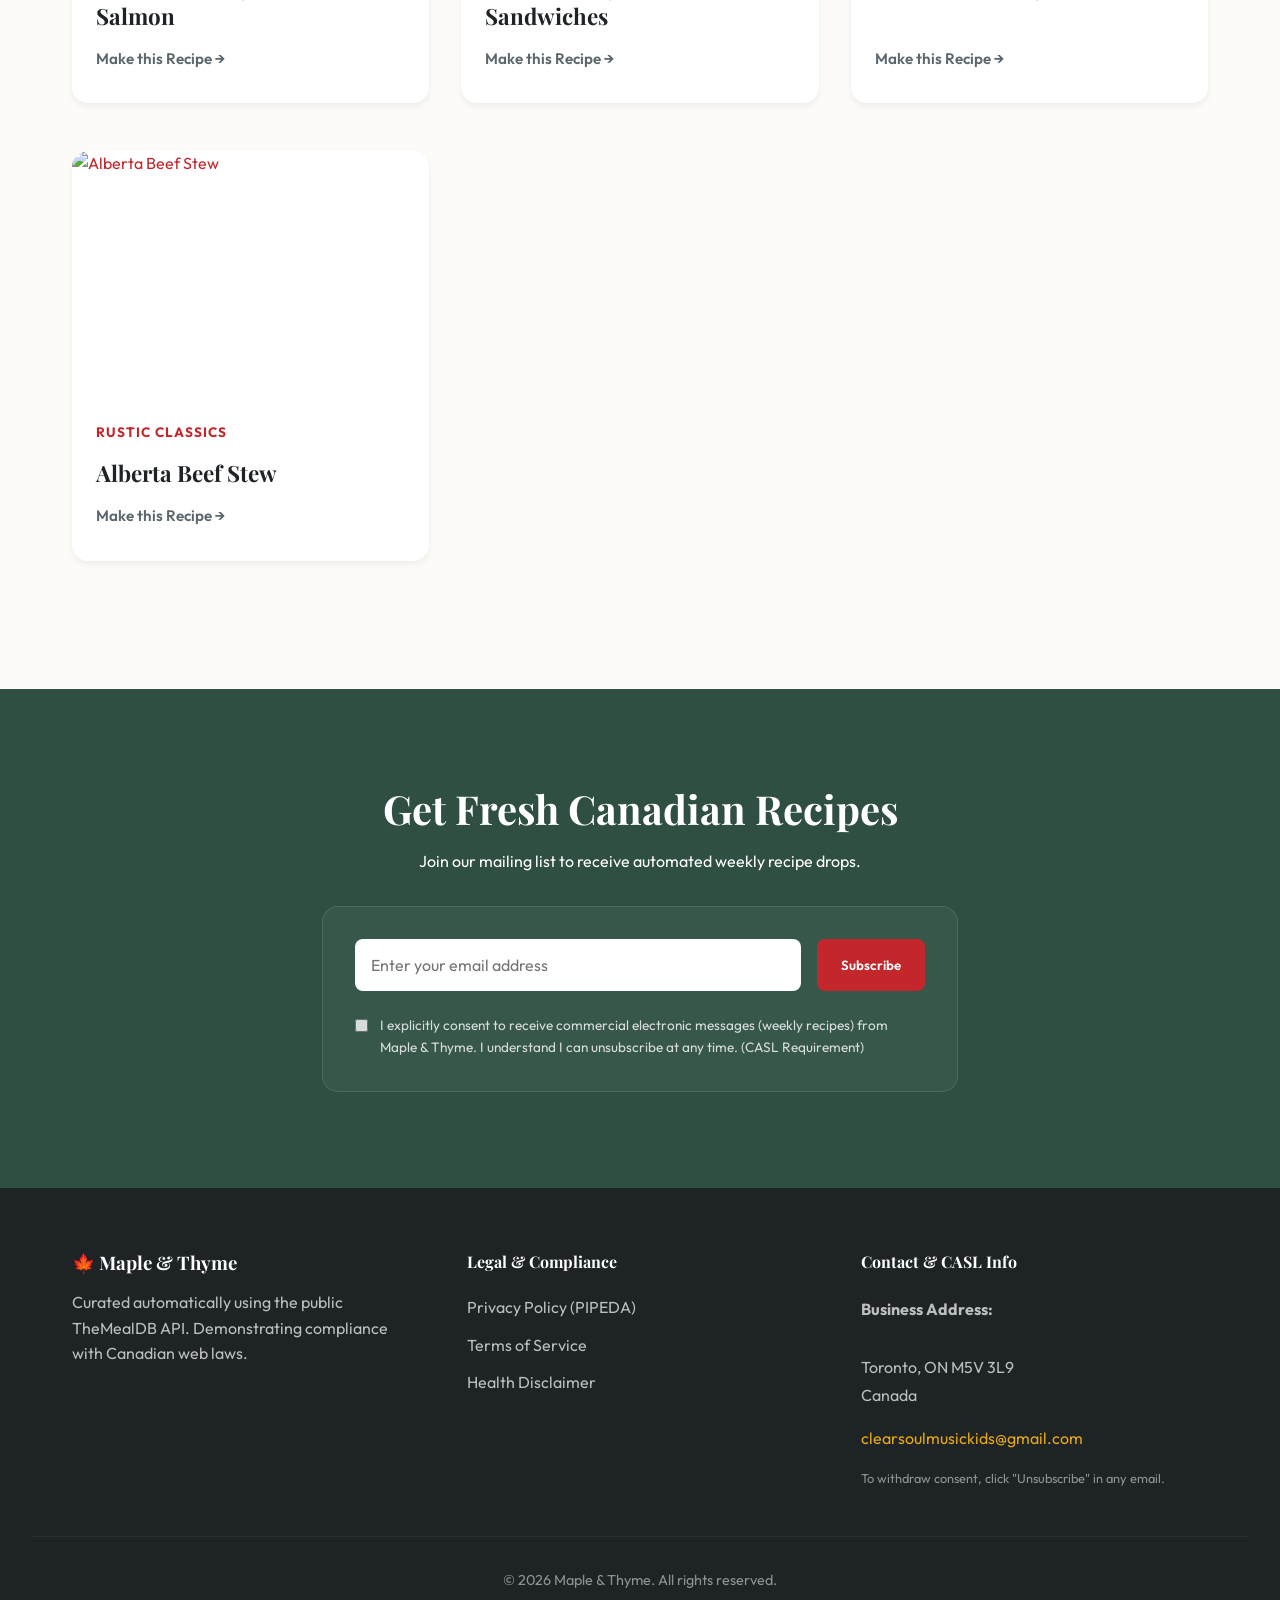
==== commit 8a136074: "Add WordPress-style static blog engine, layout, data, and navigation integration" ====
--- a/index.html
+++ b/index.html
@@ -52,6 +52,7 @@
                 <ul class="nav-links">
                     <li><a href="index.html" aria-current="page">Home</a></li>
                     <li><a href="index.html#latest-recipes">Recipes</a></li>
+                    <li><a href="blog.html">Blog</a></li>
                     <li><a href="#newsletter">Subscribe</a></li>
                 </ul>
             </nav>
